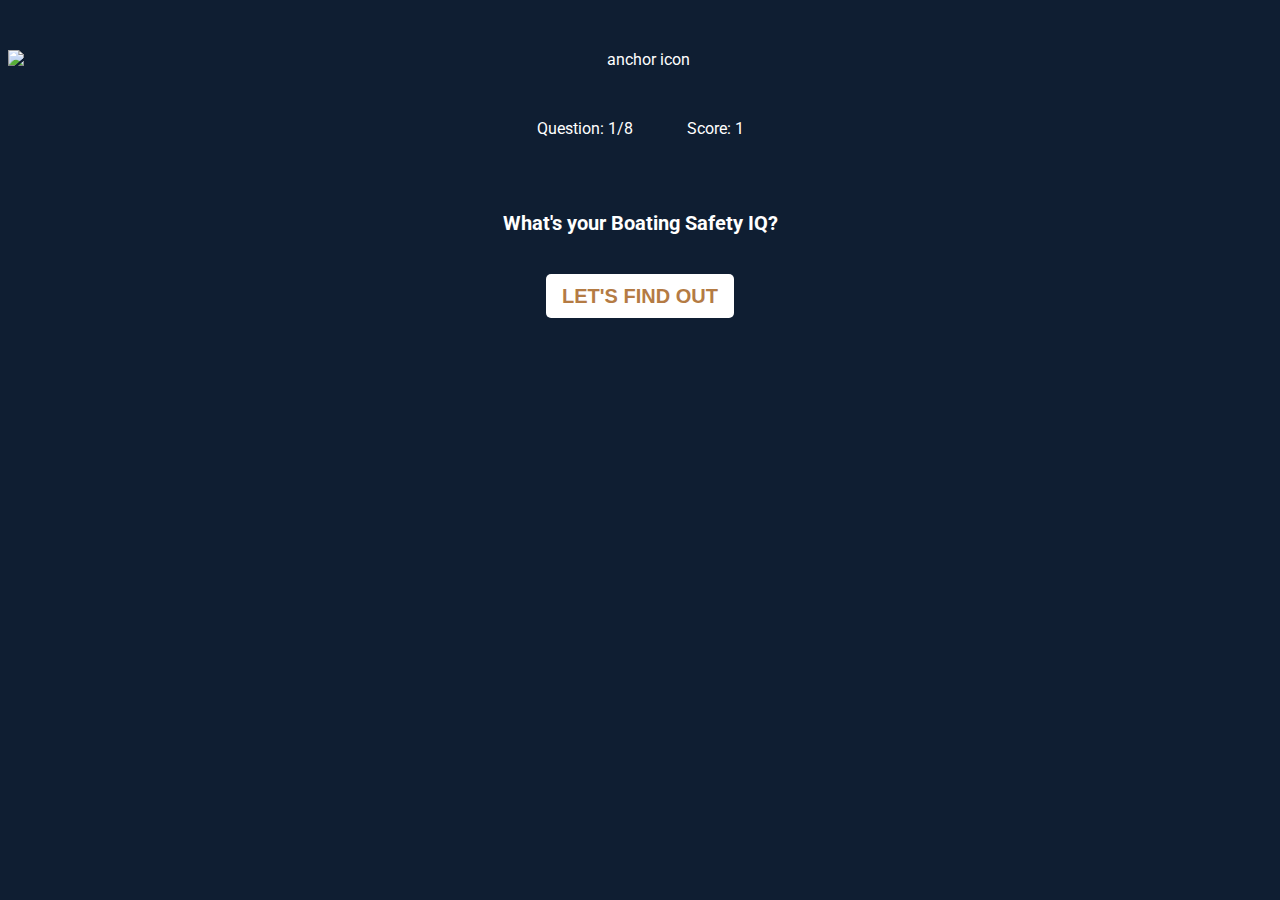
==== index.html @ 5ca6a33f "added initial files" ====
<!DOCTYPE html>
<html lang="en">
  <head>
    <meta charset="utf-8">
    <meta name="viewport" content="width=device-width">
    <title>Boating Safety Quiz App</title>
    <meta name="description" content="Test your boating rules and safety knowledge">
    <link href="index.css" rel="stylesheet" type="text/css" />
    <link href="https://fonts.googleapis.com/css?family=Roboto|Walter+Turncoat&display=swap" rel="stylesheet">
    <script src="https://ajax.googleapis.com/ajax/libs/jquery/3.2.1/jquery.min.js"></script>
    <script src="datastore.js"></script>
    <script src="index.js"></script>
  </head>
  <body class="layer">
  <header role="banner">
    <img class="logo" src="https://www.iconsdb.com/icons/preview/white/anchor-3-xxl.png" alt="anchor icon"/>
      <div class="stats">Question: <span id="js-q-number"></span>/8</div>
      <div class="stats">Score: <span id="js-score">0</span></div>
      <div></div>
  </header>
  <main>
    <section class="js-start-quiz">
      <h1>What's your Boating Safety IQ?</h1>
      <button type="button" class="start-button js-start-button">LET'S FIND OUT</button>
    </section>
    <section class="quiz-form js-quiz-form">
      <h1>Question goes here</h1>
      <form>
        <fieldset class="radio-group">
          <label class="option row1">
            <input type="radio" value="some answer choice" name="answer" required><span>some answer choice</span>
          </label>
          <label class="option row2">
            <input type="radio" value="some answer choice" name="answer" required><span>some answer choice</span>
          </label>
          <label class="option row3">
            <input type="radio" value="some answer choice" name="answer" required><span>some answer choice</span>
          </label>
          <label class="option row4">
            <input type="radio" value="some answer choice" name="answer" required><span>some answer choice</span>
          </label>
          <button type="submit" class="submit-button">Submit</button>
        </fieldset>
        <form>
  </section>
  </main>


  </body>
---- index.css ----
* {
    box-sizing: border-box;
}

body {
  font-family: 'Roboto', sans-serif;
  background-image: url('/Users/stix/lydia_web_development/Projects/quiz-app-boating/photos-icons/boatingpic2.jpg');
  height: 100%;
  background-position: top;
  background-repeat: no-repeat;
  background-size: cover;
  text-align: center;
  color: white;
  background-color: #0F1E32;
  font-size: 16px;
}


img.logo {
  margin: 50px auto;
  max-height: 80px;
  display: block;
}

h1 {
  font-size: 20px;
  padding: 25px 25px;
}

.stats {
  display: inline-block;
  padding: 0px 25px 35px;
}

.start-button {
  font-size: 20px;
  font-weight: bold;
  color: #B47B44;
  line-height: 28px;
  padding: 8px 16px;
  border-radius: 5px;
  background-color: white;
  border: none;
}

.start-button:hover{
  font-size: 20.5px;
  box-shadow: 0 0 20px rgba(0, 0, 0, .6);
}

/*Q/A form styles*/

.quiz-form {
  display: none;
}

input[radio] {

}

fieldset {
  border: none;
}

label {
  font-size: 16px;
  line-height: 42px;
  margin: 16px;
  box-shadow: 0 0 20px rgba(0, 0, 0, .3);
  border-radius: 5px;
  display: flex;
  flex-wrap: wrap;
  align-items: stretch;
}

label.row1 {
  background-color: rgba(59, 140, 145 ,1);
}

label.row2 {
  background-color: #347c81;
}

label.row3 {
  background-color: #296165;
}

label.row4 {
  background-color: #235456;
}

label.highlight {
  background-color: #b47b44;
  box-shadow: 0 0 20px rgba(0, 0, 0, .6);
}

label:hover, label:focus {
  background-color: #b47b44;
  box-shadow: 0 0 20px rgba(0, 0, 0, .6);
}

input[type="radio"] {
  flex: 0 0 auto;
    margin: auto 15px;
}

.submit-button {
  font-size: 16px;
  font-weight: bold;
  color: rgba(15, 30, 50, 1);
  line-height: 28px;
  padding: 8px 16px;
  border-radius: 5px;
  background-color: #e0ecde;
  border: none;
}

.submit-button:hover, .submit-button:focus {
  color: rgba(15, 30, 50, 1);
  background-color: #eac77d;
  box-shadow: 0 0 20px rgba(0, 0, 0, .6);
}
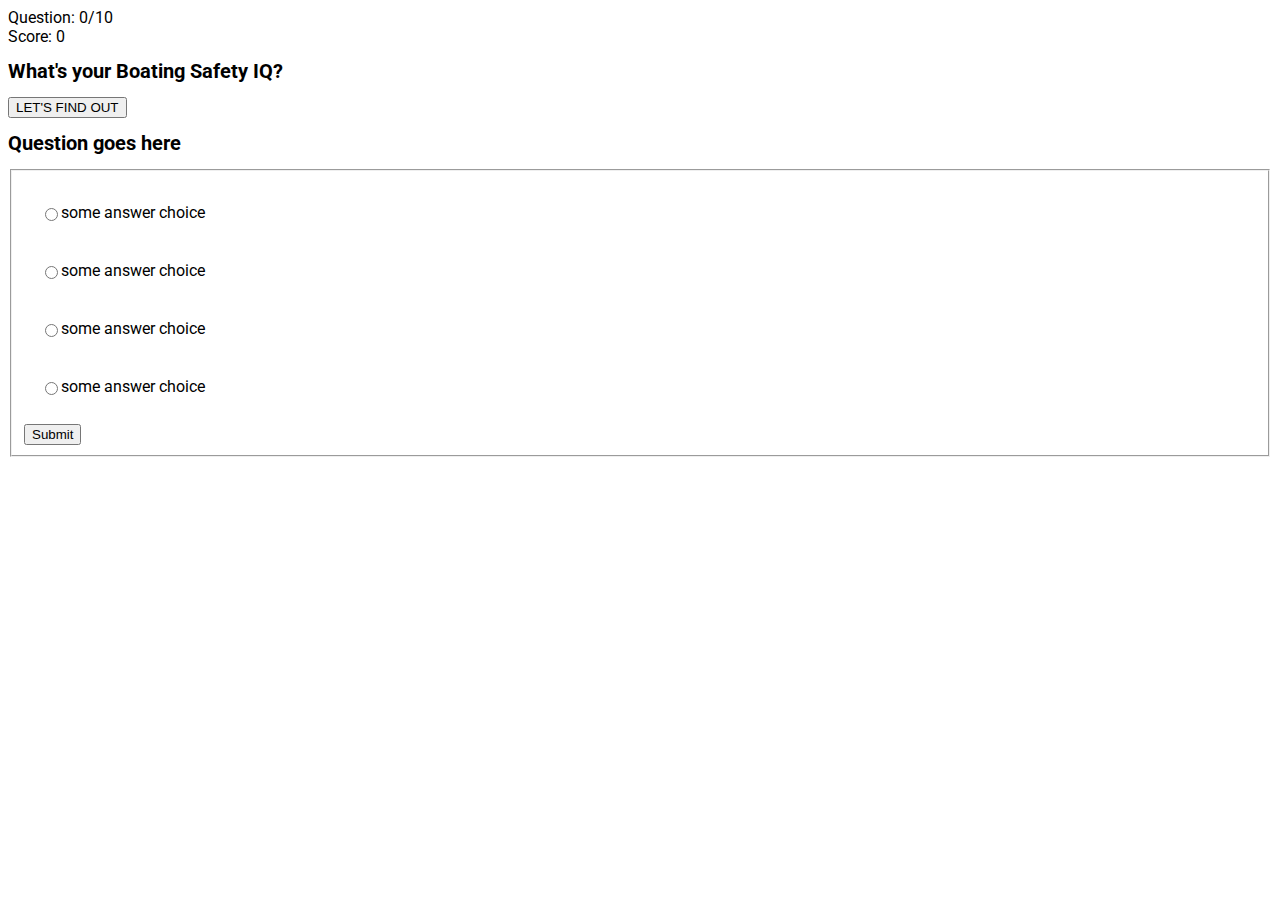
==== commit f26045d9: "added initial html, css, and added questions in datastore.js" ====
--- a/index.html
+++ b/index.html
@@ -13,30 +13,29 @@
   </head>
   <body class="layer">
   <header role="banner">
-    <img class="logo" src="https://www.iconsdb.com/icons/preview/white/anchor-3-xxl.png" alt="anchor icon"/>
-      <div class="stats">Question: <span id="js-q-number"></span>/8</div>
-      <div class="stats">Score: <span id="js-score">0</span></div>
+      <div class="stats">Question: 0/10</div>
+      <div class="stats">Score: 0</div>
       <div></div>
   </header>
   <main>
-    <section class="js-start-quiz">
+    <section>
       <h1>What's your Boating Safety IQ?</h1>
-      <button type="button" class="start-button js-start-button">LET'S FIND OUT</button>
+      <button type="button">LET'S FIND OUT</button>
     </section>
-    <section class="quiz-form js-quiz-form">
+    <section class="quiz-form">
       <h1>Question goes here</h1>
       <form>
         <fieldset class="radio-group">
-          <label class="option row1">
+          <label class="option">
             <input type="radio" value="some answer choice" name="answer" required><span>some answer choice</span>
           </label>
-          <label class="option row2">
+          <label class="option">
             <input type="radio" value="some answer choice" name="answer" required><span>some answer choice</span>
           </label>
-          <label class="option row3">
+          <label class="option">
             <input type="radio" value="some answer choice" name="answer" required><span>some answer choice</span>
           </label>
-          <label class="option row4">
+          <label class="option">
             <input type="radio" value="some answer choice" name="answer" required><span>some answer choice</span>
           </label>
           <button type="submit" class="submit-button">Submit</button>
@@ -44,6 +43,4 @@
         <form>
   </section>
   </main>
-
-
   </body>
--- a/index.css
+++ b/index.css
@@ -4,119 +4,19 @@
 
 body {
   font-family: 'Roboto', sans-serif;
-  background-image: url('/Users/stix/lydia_web_development/Projects/quiz-app-boating/photos-icons/boatingpic2.jpg');
-  height: 100%;
-  background-position: top;
-  background-repeat: no-repeat;
-  background-size: cover;
-  text-align: center;
-  color: white;
-  background-color: #0F1E32;
   font-size: 16px;
-}
-
-
-img.logo {
-  margin: 50px auto;
-  max-height: 80px;
-  display: block;
 }
 
 h1 {
   font-size: 20px;
-  padding: 25px 25px;
 }
 
-.stats {
-  display: inline-block;
-  padding: 0px 25px 35px;
-}
-
-.start-button {
-  font-size: 20px;
-  font-weight: bold;
-  color: #B47B44;
-  line-height: 28px;
-  padding: 8px 16px;
-  border-radius: 5px;
-  background-color: white;
-  border: none;
-}
-
-.start-button:hover{
-  font-size: 20.5px;
-  box-shadow: 0 0 20px rgba(0, 0, 0, .6);
-}
-
-/*Q/A form styles*/
-
-.quiz-form {
-  display: none;
-}
-
-input[radio] {
-
-}
-
-fieldset {
-  border: none;
-}
 
 label {
   font-size: 16px;
   line-height: 42px;
   margin: 16px;
-  box-shadow: 0 0 20px rgba(0, 0, 0, .3);
-  border-radius: 5px;
   display: flex;
   flex-wrap: wrap;
   align-items: stretch;
 }
-
-label.row1 {
-  background-color: rgba(59, 140, 145 ,1);
-}
-
-label.row2 {
-  background-color: #347c81;
-}
-
-label.row3 {
-  background-color: #296165;
-}
-
-label.row4 {
-  background-color: #235456;
-}
-
-label.highlight {
-  background-color: #b47b44;
-  box-shadow: 0 0 20px rgba(0, 0, 0, .6);
-}
-
-label:hover, label:focus {
-  background-color: #b47b44;
-  box-shadow: 0 0 20px rgba(0, 0, 0, .6);
-}
-
-input[type="radio"] {
-  flex: 0 0 auto;
-    margin: auto 15px;
-}
-
-.submit-button {
-  font-size: 16px;
-  font-weight: bold;
-  color: rgba(15, 30, 50, 1);
-  line-height: 28px;
-  padding: 8px 16px;
-  border-radius: 5px;
-  background-color: #e0ecde;
-  border: none;
-}
-
-.submit-button:hover, .submit-button:focus {
-  color: rgba(15, 30, 50, 1);
-  background-color: #eac77d;
-  box-shadow: 0 0 20px rgba(0, 0, 0, .6);
-}
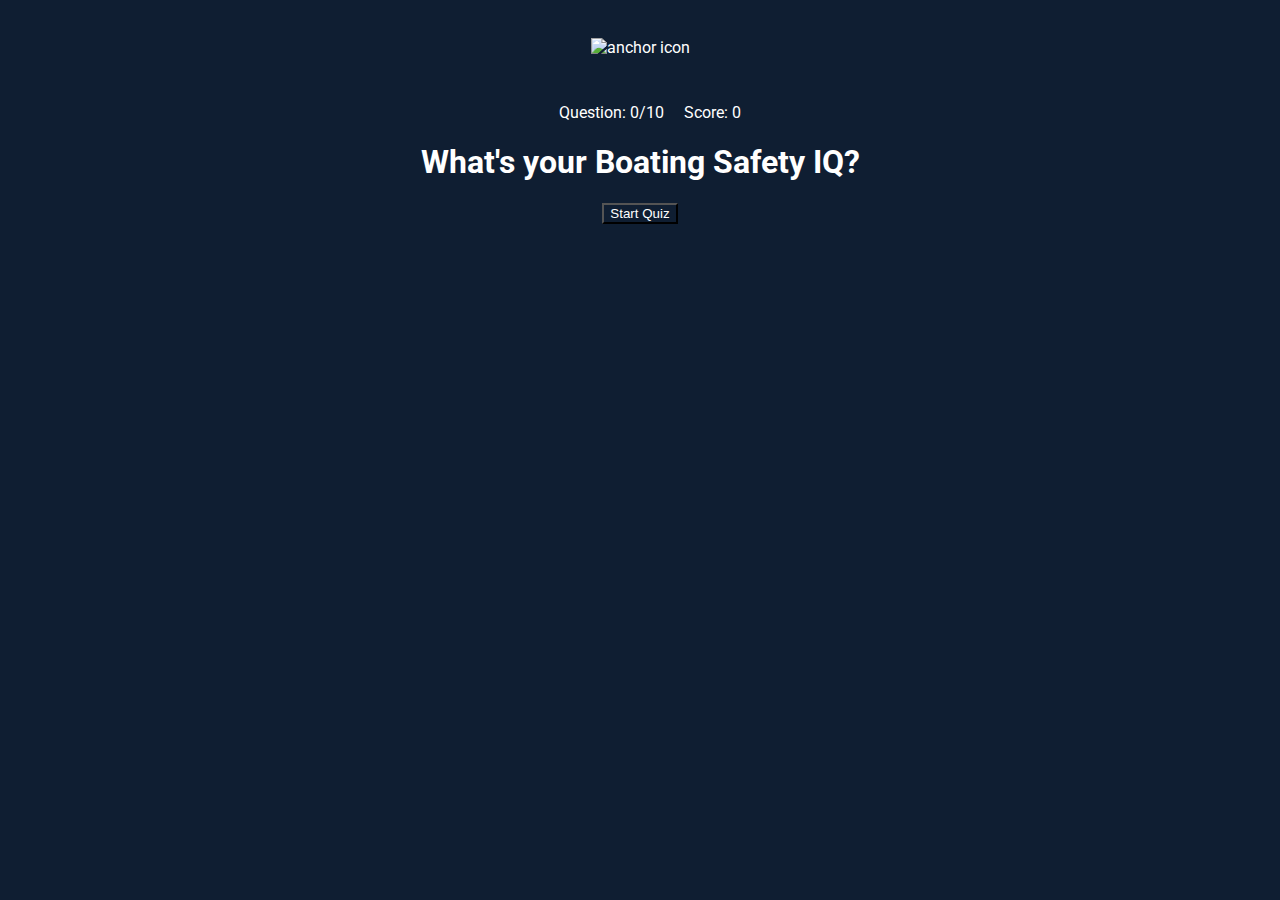
==== commit d86fe30b: "updated html file names to include index.html" ====
--- a/index.html
+++ b/index.html
@@ -11,36 +11,16 @@
     <script src="datastore.js"></script>
     <script src="index.js"></script>
   </head>
-  <body class="layer">
+  <body>
   <header role="banner">
-      <div class="stats">Question: 0/10</div>
-      <div class="stats">Score: 0</div>
-      <div></div>
+      <img class="logo" src="https://www.iconsdb.com/icons/preview/white/anchor-2-xxl.png" alt="anchor icon"</img>
+    <ul class="stats">
+      <li>Question: 0/10</li>
+      <li>Score: 0</li>
+    </ul>
   </header>
-  <main>
-    <section>
+  <main role="main">
       <h1>What's your Boating Safety IQ?</h1>
-      <button type="button">LET'S FIND OUT</button>
-    </section>
-    <section class="quiz-form">
-      <h1>Question goes here</h1>
-      <form>
-        <fieldset class="radio-group">
-          <label class="option">
-            <input type="radio" value="some answer choice" name="answer" required><span>some answer choice</span>
-          </label>
-          <label class="option">
-            <input type="radio" value="some answer choice" name="answer" required><span>some answer choice</span>
-          </label>
-          <label class="option">
-            <input type="radio" value="some answer choice" name="answer" required><span>some answer choice</span>
-          </label>
-          <label class="option">
-            <input type="radio" value="some answer choice" name="answer" required><span>some answer choice</span>
-          </label>
-          <button type="submit" class="submit-button">Submit</button>
-        </fieldset>
-        <form>
-  </section>
+      <a href="main.html"><button type="button">Start Quiz</button></a>
   </main>
   </body>
--- a/index.css
+++ b/index.css
@@ -1,5 +1,7 @@
 * {
     box-sizing: border-box;
+    background-color: rgb(15, 30, 50);
+    color: white;
 }
 
 body {
@@ -7,8 +9,22 @@
   font-size: 16px;
 }
 
-h1 {
-  font-size: 20px;
+header {
+  text-align: center;
+}
+
+ul {
+  display: flex;
+  justify-content: center;
+  list-style-type: none;
+}
+
+li {
+  margin-right: 20px;
+}
+
+div {
+  margin: 20px 0px;
 }
 
 
@@ -20,3 +36,17 @@
   flex-wrap: wrap;
   align-items: stretch;
 }
+
+main {
+  margin: 20px;
+  text-align: center;
+}
+
+.logo {
+  height: 50px;
+  margin: 30px;
+}
+
+.feedback > img {
+  height: 50px;
+}
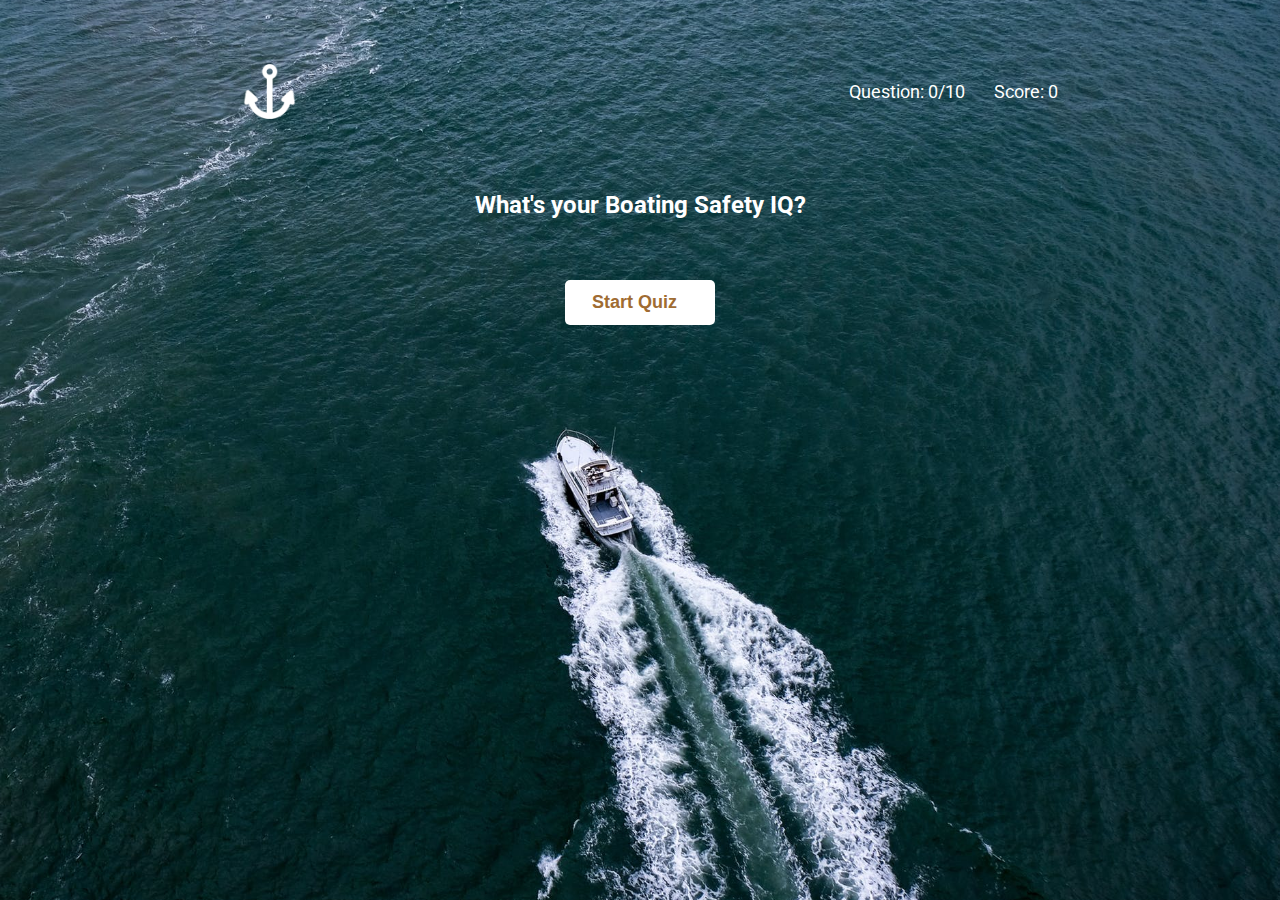
==== commit 73943cfb: "updated colors for accessibility" ====
--- a/index.html
+++ b/index.html
@@ -11,16 +11,22 @@
     <script src="datastore.js"></script>
     <script src="index.js"></script>
   </head>
-  <body>
+  <body class="layer">
   <header role="banner">
-      <img class="logo" src="https://www.iconsdb.com/icons/preview/white/anchor-2-xxl.png" alt="anchor icon"</img>
-    <ul class="stats">
-      <li>Question: 0/10</li>
-      <li>Score: 0</li>
-    </ul>
+    <img class="logo" src="./photos-icons/anchor-icon.png" alt="anchor icon"/>
+      <ul class="stats">
+        <li>Question: <span id="js-q-number"></span>/10</li>
+        <li="stats">Score: <span id="js-score">0</span></li>
+      </ul>
   </header>
   <main role="main">
+    <section class="js-start-quiz">
       <h1>What's your Boating Safety IQ?</h1>
-      <a href="main.html"><button type="button">Start Quiz</button></a>
+      <button type="button" class="start-button js-start-button">Start Quiz</button>
+    </section>
+    <section class="quiz-section js-quiz-section">
+  </section>
   </main>
+
+
   </body>
--- a/index.css
+++ b/index.css
@@ -1,52 +1,232 @@
-* {
+/*design for smartphones*/
+  * {
     box-sizing: border-box;
-    background-color: rgb(15, 30, 50);
+  }
+
+  html {
+  background: url('./photos-icons/boating-pic.jpeg') no-repeat center center fixed;
+  -webkit-background-size: cover;
+  -moz-background-size: cover;
+  -o-background-size: cover;
+  background-size: cover;
+  }
+
+  body {
+    font-family: 'Roboto', sans-serif;
+    text-align: center;
     color: white;
+    font-size: 16px;
+  }
+
+  h1 {
+    font-size: 20px;
+    padding: 0px 25px;
+  }
+
+  h2 {
+    font-family: 'Walter Turncoat', cursive;
+  }
+
+  fieldset {
+    border: none;
+  }
+
+  button {
+    font-size: 16px;
+    font-weight: bold;
+    line-height: 1.5em;
+    padding: .5em 2.1em .5em 1.5em;
+    margin: 1.2em;
+    border-radius: 5px;
+    transition: all .2s ease-out;
+  }
+
+  button:hover, button:focus {
+    position:relative;
+    font-size: 1.1em;
+    box-shadow: 0 0 20px rgba(0, 0, 0, .7);
+  }
+
+  button::after {
+    content: ">>";
+    color: #235456;
+    position: absolute;
+    right: -20px;
+    transition: .2s;
+    opacity: 0;
+  }
+
+  button:hover:after, button:focus::after {
+    opacity: 1;
+    right: 8px;
+  }
+
+  label {
+    font-size: 16px;
+    line-height: 24px;
+    padding:8px;
+    margin: 16px;
+    box-shadow: 0 0 20px rgba(0, 0, 0, .3);
+    border-radius: 5px;
+    display: flex;
+    text-align: left;
+    transition: all .2s ease-out;
+  }
+
+  label.row1 {
+    background-color: #067368;
+  }
+
+  label.row2 {
+    background-color: #035959;
+  }
+
+  label.row3 {
+    background-color: #035159;
+  }
+
+  label.row4 {
+    background-color: #034959;
+  }
+
+  label.highlight {
+    background-color: #b47b44;
+    box-shadow: 0 0 20px rgba(0, 0, 0, .6);
+  }
+
+  label:hover, label:focus {
+    background-color: #b47b44;
+    box-shadow: 0 0 20px rgba(0, 0, 0, .6);
+  }
+
+  input {
+    -webkit-appearance: none;
+    -moz-appearance: none;
+    appearance: none;
+    /*display: inline-block;*/
+    position: relative;
+    /*background-color: #f1f1f1;*/
+     /* color: #0F1E32; */
+     height: 20px;
+     width: 20px;
+     border: 2px solid white;
+     border-radius: 50px;
+     margin-right: 16px;
+    /* outline: none; */
+  }
+
+  input:checked::before {
+    position: absolute;
+    font: 20px/1 'roboto', sans-serif;
+    left: 3.5px;
+    bottom: 0.5px;
+    content: '\02143';
+    transform: rotate(40deg);
+  }
+
+  ul {
+    text-align: center;
+    padding: 10px;
+  }
+
+  li {
+    display: inline-block;
+    margin: 25px;
+  }
+
+  img.logo {
+    margin: 30px auto;
+    max-height: 55px;
+    display: block;
+  }
+
+  .start-button, .restart-button {
+    color: #9F6C32;
+    background-color: white;
+    border: none;
+  }
+
+  .submit-button, .next-button {
+    color: #9F6C32;
+    background-color: #FFFFFF;
+    border: none;
+  }
+
+
+  .feedback {
+    background-color: rgba(3, 73, 89, .9);
+    color: #ffffff;
+    text-align: center;
+    line-height: 1.5em;
+    margin: 0px 30px;
+    padding: 30px;
+    box-shadow: 0 0 20px rgba(0, 0, 0, .3);
+    border-radius: 5px;
+  }
+
+  .feedback > img {
+    height: 45px;
+    width: auto;
+  }
+
+  .feedback > h2 {
+    line-height: 40px;
+  }
+
+  .quiz-section {
+    display: none;
+  }
+
+
+
+@media (min-width: 640px) {
+
+  header {
+    display: flex;
+    position: relative;
+    justify-content: space-between;
+    align-items: center;
+    padding: 20px;
+  }
+
+  img.logo {
+    max-height: 55px;
+    display: inline-block;
+    margin: 30px;
+  }
+
+  button.start-button {
+    margin-top: 45px;
+  }
+
 }
 
-body {
-  font-family: 'Roboto', sans-serif;
-  font-size: 16px;
+@media (min-width: 1024px) {
+
+  body {
+    width: 70%;
+    margin-right: auto;
+    margin-left: auto;
+    margin-bottom: 100px;
+    font-size: 18px;
+  }
+
+  div.feedback {
+    width: 80%;
+    margin-right: auto;
+    margin-left: auto;
+  }
+
+  h1{
+    font-size: 24px;
+  }
+
+  label {
+    font-size: 18px;
+  }
+
+button {
+  font-size: 18px;
 }
 
-header {
-  text-align: center;
 }
-
-ul {
-  display: flex;
-  justify-content: center;
-  list-style-type: none;
-}
-
-li {
-  margin-right: 20px;
-}
-
-div {
-  margin: 20px 0px;
-}
-
-
-label {
-  font-size: 16px;
-  line-height: 42px;
-  margin: 16px;
-  display: flex;
-  flex-wrap: wrap;
-  align-items: stretch;
-}
-
-main {
-  margin: 20px;
-  text-align: center;
-}
-
-.logo {
-  height: 50px;
-  margin: 30px;
-}
-
-.feedback > img {
-  height: 50px;
-}
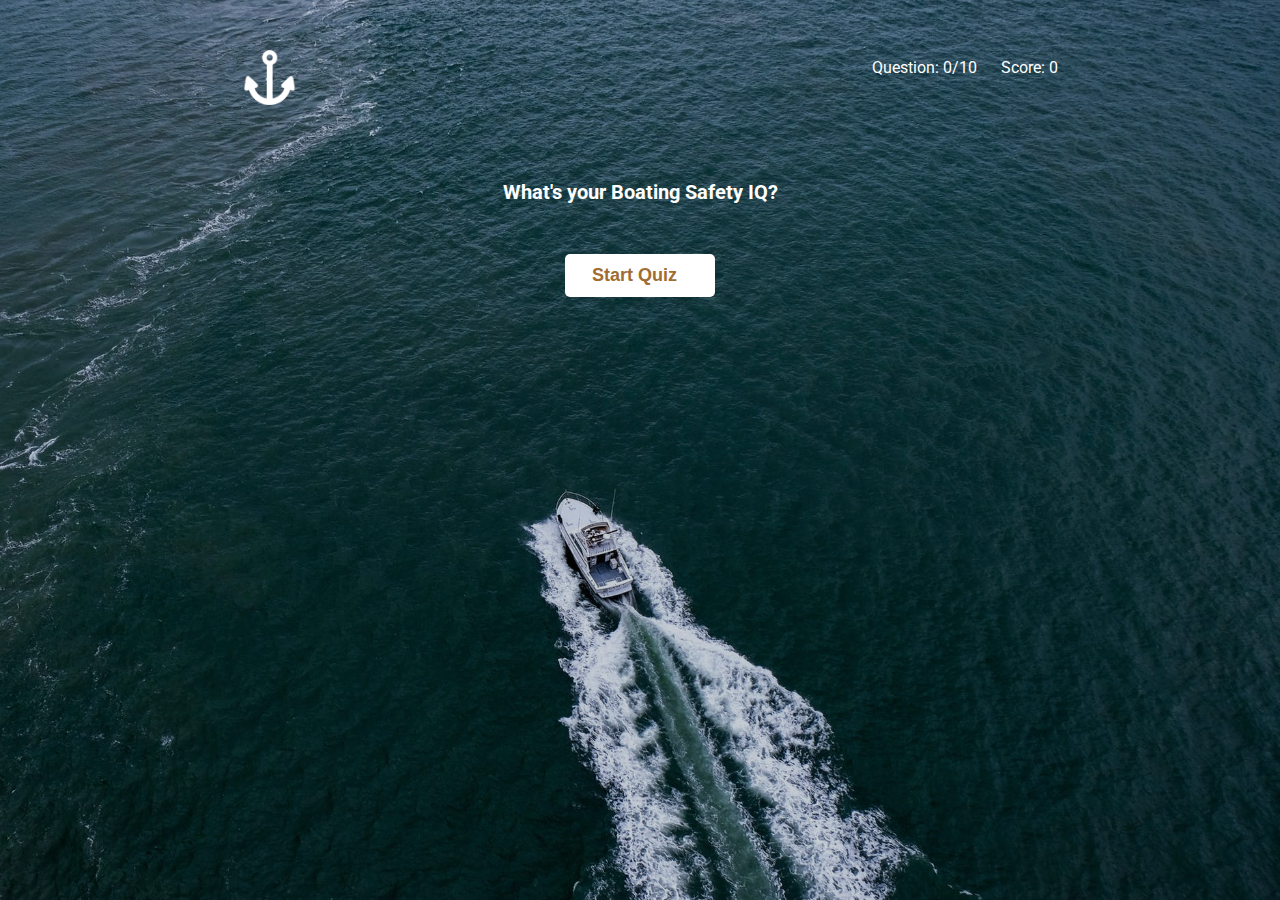
==== commit e70b5174: "darkened bg img" ====
--- a/index.html
+++ b/index.html
@@ -11,7 +11,7 @@
     <script src="datastore.js"></script>
     <script src="index.js"></script>
   </head>
-  <body class="layer">
+  <body class="darken">
   <header role="banner">
     <img class="logo" src="./photos-icons/anchor-icon.png" alt="anchor icon"/>
       <ul class="stats">
@@ -27,6 +27,4 @@
     <section class="quiz-section js-quiz-section">
   </section>
   </main>
-
-
   </body>
--- a/index.css
+++ b/index.css
@@ -1,17 +1,15 @@
 /*design for smartphones*/
   * {
     box-sizing: border-box;
-  }
-
-  html {
-  background: url('./photos-icons/boating-pic.jpeg') no-repeat center center fixed;
-  -webkit-background-size: cover;
-  -moz-background-size: cover;
-  -o-background-size: cover;
-  background-size: cover;
+    margin: 0px;
+    padding: 0px;
   }
 
   body {
+    background: url('./photos-icons/boating-pic.jpeg') no-repeat fixed;
+    background-size: cover;
+    background-color: rgba(1, 32, 35, .2);
+    background-blend-mode: multiply;
     font-family: 'Roboto', sans-serif;
     text-align: center;
     color: white;
@@ -20,21 +18,90 @@
 
   h1 {
     font-size: 20px;
-    padding: 0px 25px;
+    margin: 25px 0px 5px;
   }
 
   h2 {
     font-family: 'Walter Turncoat', cursive;
+    font-size: 20px;
+    padding: 16px 0px;
   }
 
   fieldset {
     border: none;
+  }
+
+  label {
+    text-align: left;
+    font-size: 16px;
+    line-height: 1.6em;
+    align-items: center;
+    padding: 10px;
+    margin: 16px 40px;
+    box-shadow: 0 0 20px rgba(0, 0, 0, .3);
+    border-radius: 5px;
+    display: flex;
+    transition: all .2s ease-out;
+  }
+
+  label.row1 {
+    background-color: #067368;
+  }
+
+  label.row2 {
+    background-color: #035959;
+  }
+
+  label.row3 {
+    background-color: #035159;
+  }
+
+  label.row4 {
+    background-color: #034959;
+  }
+
+  label.highlight {
+    background-color: #b47b44;
+    box-shadow: 0 0 20px rgba(0, 0, 0, .6);
+  }
+
+  label:hover, label:focus {
+    background-color: #b47b44;
+    box-shadow: 0 0 20px rgba(0, 0, 0, .6);
+  }
+
+  input {
+    -webkit-appearance: none;
+    -moz-appearance: none;
+    appearance: none;
+    position: relative;
+     height: 18px;
+     width: 18px;
+     border: 2px solid white;
+     color: #ffffff;
+     border-radius: 50px;
+     margin-right: 12px;
+     flex: 0 0 auto;
+  }
+
+  input:checked::before {
+    -webkit-appearance: none;
+    -moz-appearance: none;
+    appearance: none;
+    position: absolute;
+    font: 20px/1 'roboto', sans-serif;
+    left: 3.5px;
+    bottom: 0.5px;
+    background-color: none;
+    color: #ffffff;
+    content: '\02143';
+    transform: rotate(40deg);
   }
 
   button {
     font-size: 16px;
     font-weight: bold;
-    line-height: 1.5em;
+    line-height: 1.4em;
     padding: .5em 2.1em .5em 1.5em;
     margin: 1.2em;
     border-radius: 5px;
@@ -61,77 +128,13 @@
     right: 8px;
   }
 
-  label {
-    font-size: 16px;
-    line-height: 24px;
-    padding:8px;
-    margin: 16px;
-    box-shadow: 0 0 20px rgba(0, 0, 0, .3);
-    border-radius: 5px;
-    display: flex;
-    text-align: left;
-    transition: all .2s ease-out;
-  }
-
-  label.row1 {
-    background-color: #067368;
-  }
-
-  label.row2 {
-    background-color: #035959;
-  }
-
-  label.row3 {
-    background-color: #035159;
-  }
-
-  label.row4 {
-    background-color: #034959;
-  }
-
-  label.highlight {
-    background-color: #b47b44;
-    box-shadow: 0 0 20px rgba(0, 0, 0, .6);
-  }
-
-  label:hover, label:focus {
-    background-color: #b47b44;
-    box-shadow: 0 0 20px rgba(0, 0, 0, .6);
-  }
-
-  input {
-    -webkit-appearance: none;
-    -moz-appearance: none;
-    appearance: none;
-    /*display: inline-block;*/
-    position: relative;
-    /*background-color: #f1f1f1;*/
-     /* color: #0F1E32; */
-     height: 20px;
-     width: 20px;
-     border: 2px solid white;
-     border-radius: 50px;
-     margin-right: 16px;
-    /* outline: none; */
-  }
-
-  input:checked::before {
-    position: absolute;
-    font: 20px/1 'roboto', sans-serif;
-    left: 3.5px;
-    bottom: 0.5px;
-    content: '\02143';
-    transform: rotate(40deg);
-  }
-
   ul {
-    text-align: center;
     padding: 10px;
   }
 
   li {
     display: inline-block;
-    margin: 25px;
+    margin: 0px 20px 20px 20px;
   }
 
   img.logo {
@@ -140,6 +143,12 @@
     display: block;
   }
 
+  p.question {
+    text-align: left;
+    padding: 20px 40px 10px;
+    font-size: 18px;
+  }
+
   .start-button, .restart-button {
     color: #9F6C32;
     background-color: white;
@@ -157,7 +166,7 @@
     background-color: rgba(3, 73, 89, .9);
     color: #ffffff;
     text-align: center;
-    line-height: 1.5em;
+    line-height: 1.4em;
     margin: 0px 30px;
     padding: 30px;
     box-shadow: 0 0 20px rgba(0, 0, 0, .3);
@@ -169,17 +178,13 @@
     width: auto;
   }
 
-  .feedback > h2 {
-    line-height: 40px;
-  }
-
   .quiz-section {
     display: none;
   }
 
 
-
-@media (min-width: 640px) {
+/*design for tablets*/
+@media (min-width: 768px) {
 
   header {
     display: flex;
@@ -201,6 +206,7 @@
 
 }
 
+/*design for laptops*/
 @media (min-width: 1024px) {
 
   body {
@@ -208,7 +214,7 @@
     margin-right: auto;
     margin-left: auto;
     margin-bottom: 100px;
-    font-size: 18px;
+    /* font-size: 18px; */
   }
 
   div.feedback {
@@ -217,16 +223,14 @@
     margin-left: auto;
   }
 
-  h1{
-    font-size: 24px;
+  p.question {
+    font-size: 20px;
   }
 
   label {
     font-size: 18px;
   }
 
-button {
-  font-size: 18px;
-}
-
-}
+  button {
+    font-size: 18px;
+  }
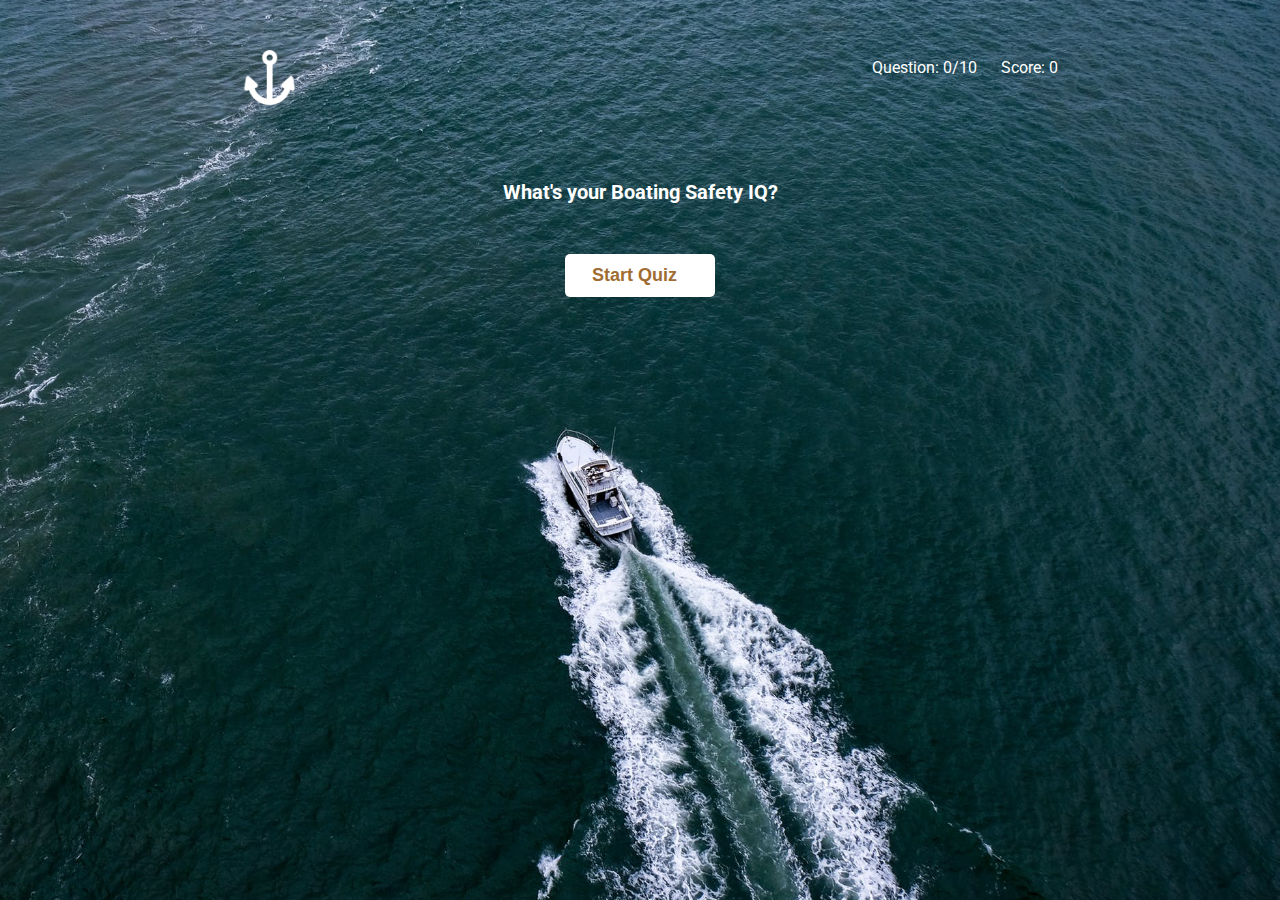
==== commit 42c1b9f5: "still trying to fix background img" ====
--- a/index.html
+++ b/index.html
@@ -11,7 +11,8 @@
     <script src="datastore.js"></script>
     <script src="index.js"></script>
   </head>
-  <body class="darken">
+  <body>
+  <div class="darken">
   <header role="banner">
     <img class="logo" src="./photos-icons/anchor-icon.png" alt="anchor icon"/>
       <ul class="stats">
@@ -27,4 +28,5 @@
     <section class="quiz-section js-quiz-section">
   </section>
   </main>
+</div>
   </body>
--- a/index.css
+++ b/index.css
@@ -6,10 +6,13 @@
   }
 
   body {
-    background: url('./photos-icons/boating-pic.jpeg') no-repeat fixed;
+    background: url('./photos-icons/boating-pic.jpeg');
+    background-position: center center;
+    background-repeat: no-repeat;
+    background-attachment: fixed;
     background-size: cover;
-    background-color: rgba(1, 32, 35, .2);
-    background-blend-mode: multiply;
+    background-color: rgba(1, 35, 35, .7);
+    /* background-blend-mode: multiply; */
     font-family: 'Roboto', sans-serif;
     text-align: center;
     color: white;
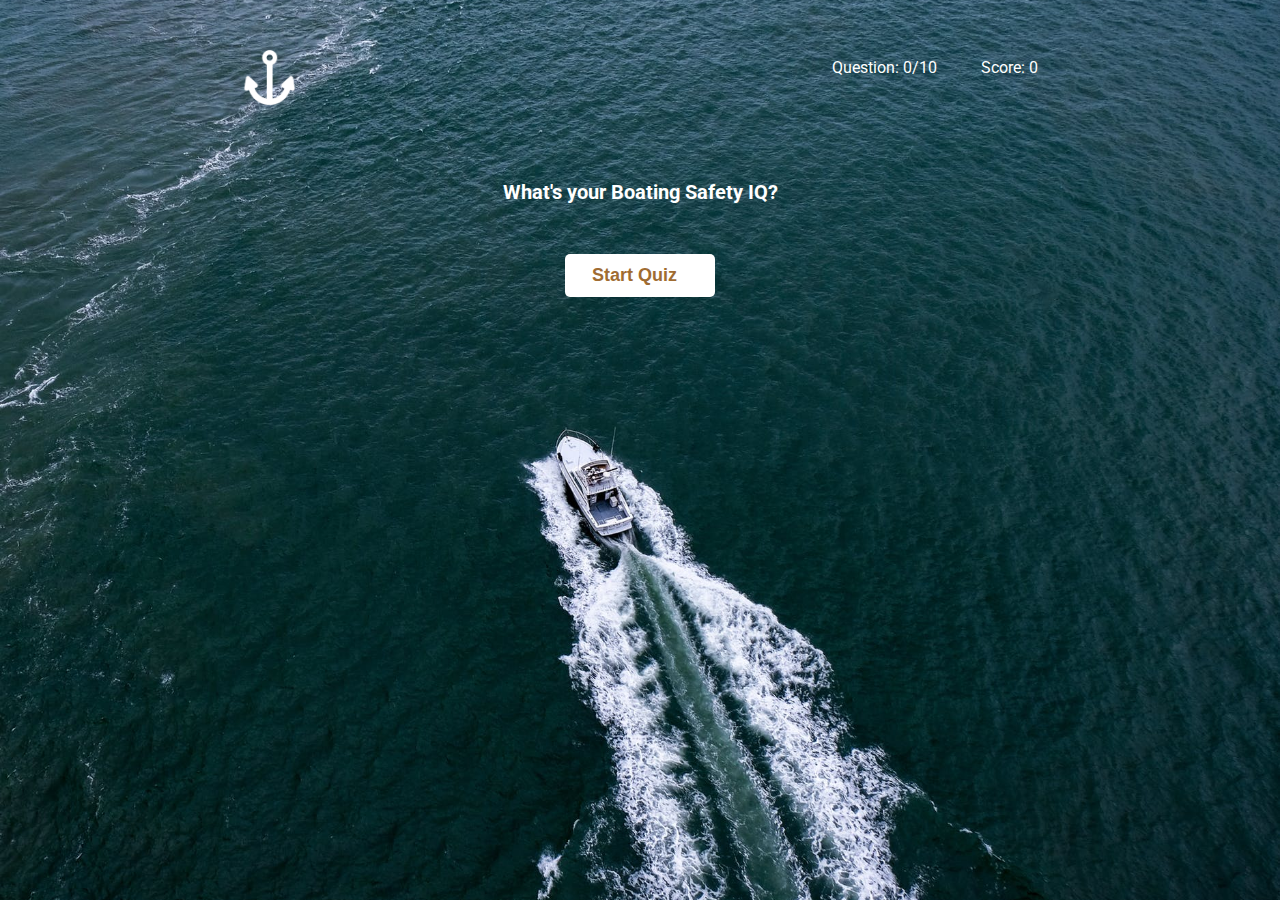
==== commit 14130ae4: "updated function to restart quiz - to update DOM vs window reload" ====
--- a/index.html
+++ b/index.html
@@ -12,12 +12,11 @@
     <script src="index.js"></script>
   </head>
   <body>
-  <div class="darken">
   <header role="banner">
     <img class="logo" src="./photos-icons/anchor-icon.png" alt="anchor icon"/>
       <ul class="stats">
         <li>Question: <span id="js-q-number"></span>/10</li>
-        <li="stats">Score: <span id="js-score">0</span></li>
+        <li>Score: <span id="js-score">0</span></li>
       </ul>
   </header>
   <main role="main">
@@ -28,5 +27,4 @@
     <section class="quiz-section js-quiz-section">
   </section>
   </main>
-</div>
   </body>
--- a/index.css
+++ b/index.css
@@ -12,7 +12,6 @@
     background-attachment: fixed;
     background-size: cover;
     background-color: rgba(1, 35, 35, .7);
-    /* background-blend-mode: multiply; */
     font-family: 'Roboto', sans-serif;
     text-align: center;
     color: white;
@@ -37,9 +36,9 @@
   label {
     text-align: left;
     font-size: 16px;
-    line-height: 1.6em;
+    line-height: 1.4em;
     align-items: center;
-    padding: 10px;
+    padding: 12px;
     margin: 16px 40px;
     box-shadow: 0 0 20px rgba(0, 0, 0, .3);
     border-radius: 5px;
@@ -71,6 +70,7 @@
   label:hover, label:focus {
     background-color: #b47b44;
     box-shadow: 0 0 20px rgba(0, 0, 0, .6);
+    cursor: pointer
   }
 
   input {
@@ -115,6 +115,7 @@
     position:relative;
     font-size: 1.1em;
     box-shadow: 0 0 20px rgba(0, 0, 0, .7);
+    cursor: pointer
   }
 
   button::after {
@@ -146,10 +147,11 @@
     display: block;
   }
 
-  p.question {
+legend {
     text-align: left;
     padding: 20px 40px 10px;
     font-size: 18px;
+    line-height: 1.4em;
   }
 
   .start-button, .restart-button {
